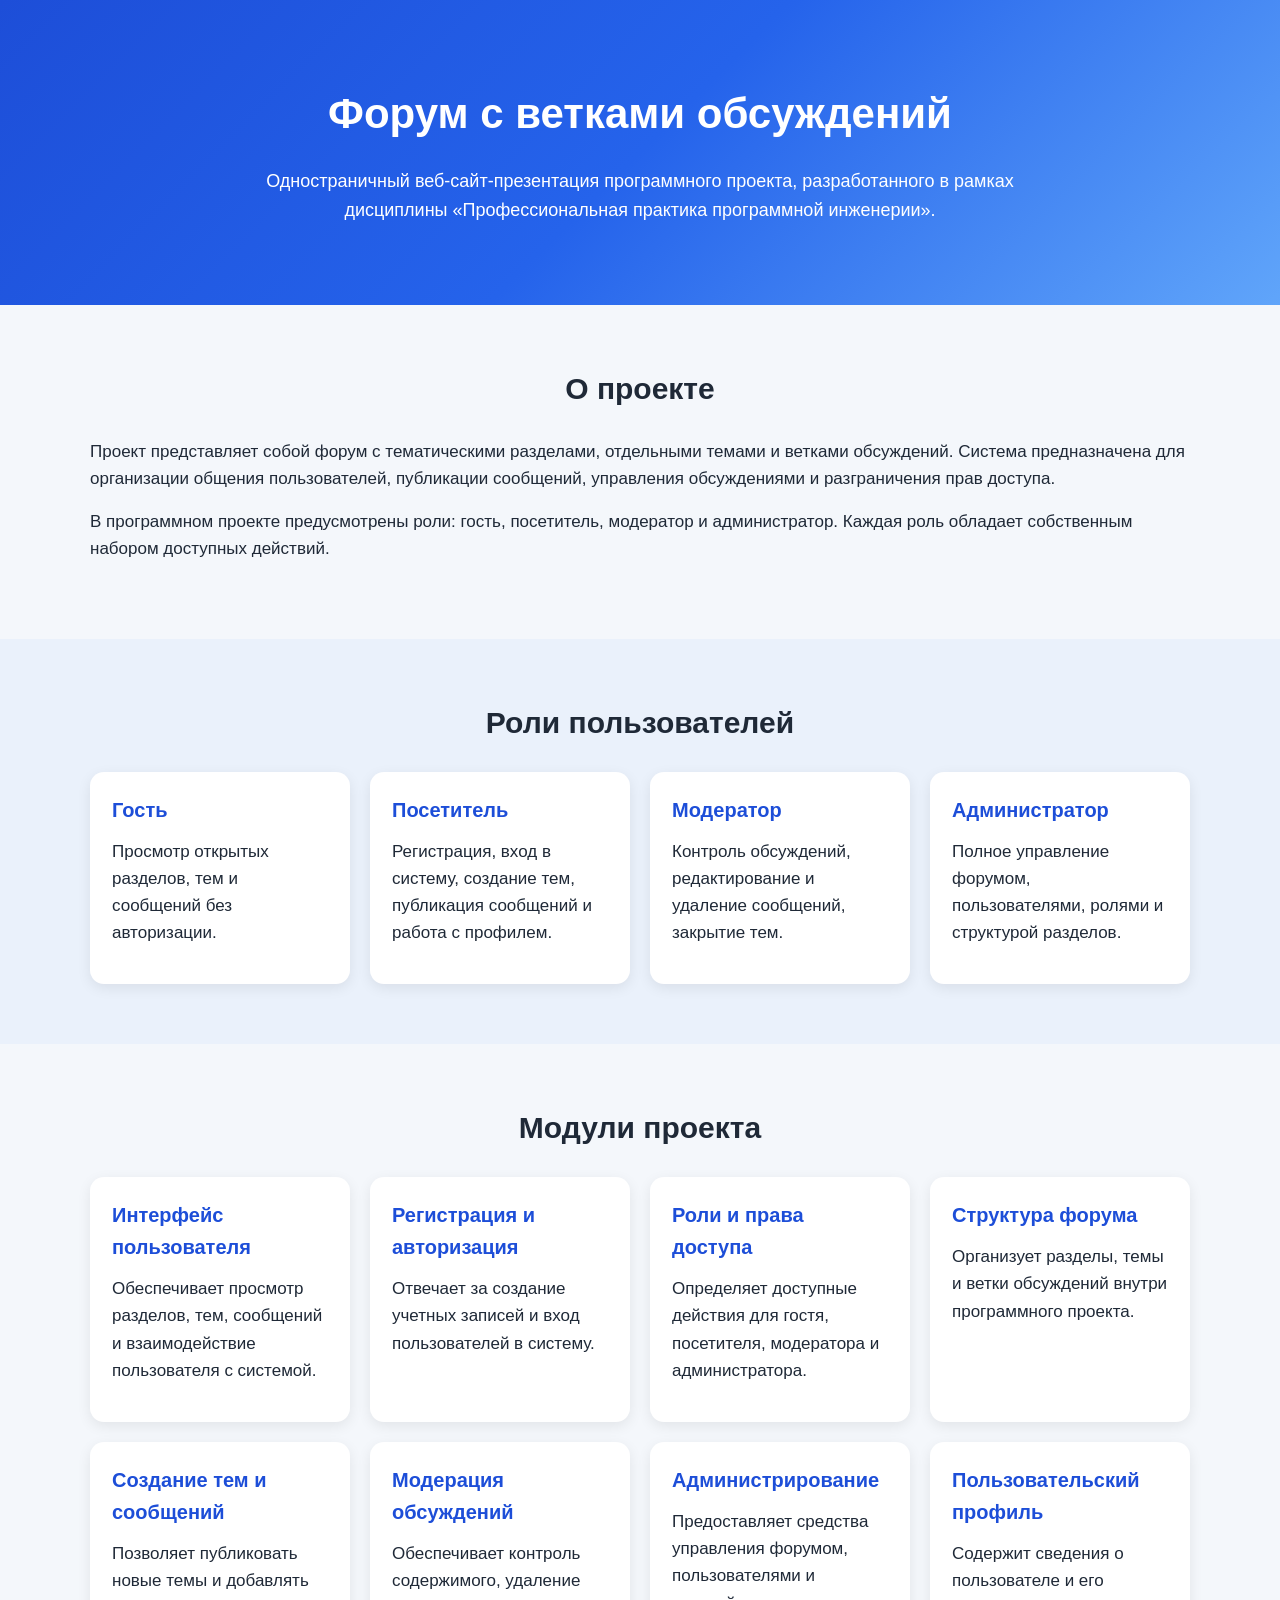
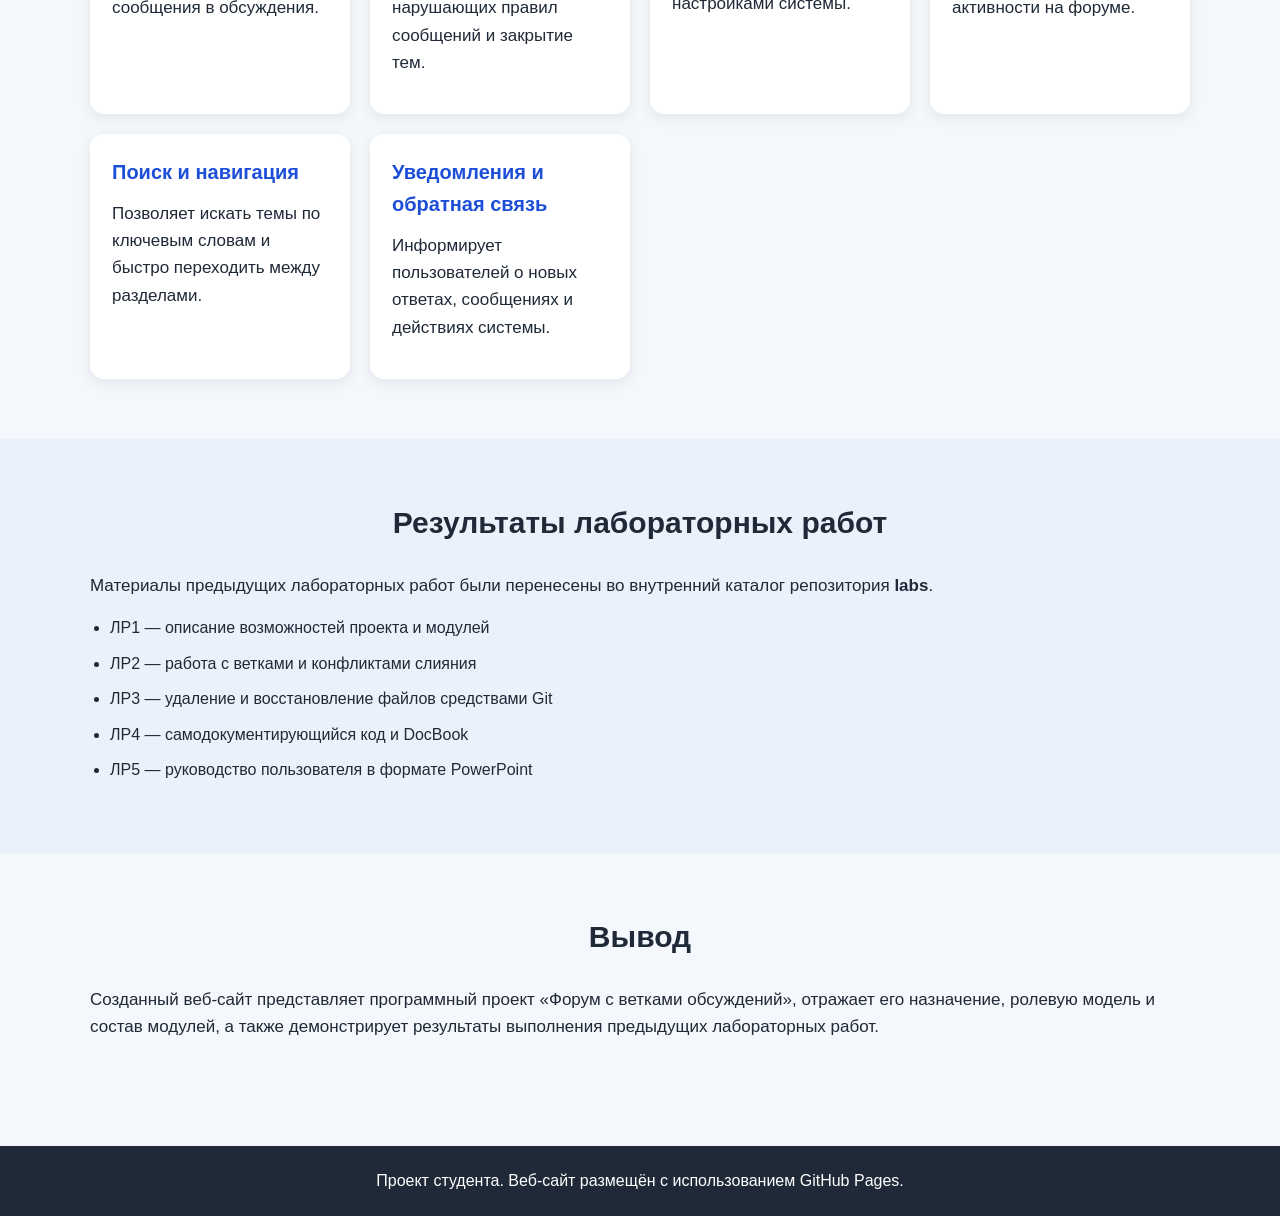
==== index.html @ ac20d13a "Добавлен одностраничный веб-сайт проекта для ЛР6" ====
<!DOCTYPE html>
<html lang="ru">
<head>
    <meta charset="UTF-8">
    <meta name="viewport" content="width=device-width, initial-scale=1.0">
    <title>Форум с ветками обсуждений</title>
    <link rel="stylesheet" href="style.css">
</head>
<body>
    <header class="hero">
        <div class="container">
            <h1>Форум с ветками обсуждений</h1>
            <p class="subtitle">
                Одностраничный веб-сайт-презентация программного проекта,
                разработанного в рамках дисциплины
                «Профессиональная практика программной инженерии».
            </p>
        </div>
    </header>

    <main>
        <section class="section">
            <div class="container">
                <h2>О проекте</h2>
                <p>
                    Проект представляет собой форум с тематическими разделами,
                    отдельными темами и ветками обсуждений. Система предназначена
                    для организации общения пользователей, публикации сообщений,
                    управления обсуждениями и разграничения прав доступа.
                </p>
                <p>
                    В программном проекте предусмотрены роли: гость, посетитель,
                    модератор и администратор. Каждая роль обладает собственным
                    набором доступных действий.
                </p>
            </div>
        </section>

        <section class="section alt">
            <div class="container">
                <h2>Роли пользователей</h2>
                <div class="cards">
                    <div class="card">
                        <h3>Гость</h3>
                        <p>Просмотр открытых разделов, тем и сообщений без авторизации.</p>
                    </div>
                    <div class="card">
                        <h3>Посетитель</h3>
                        <p>Регистрация, вход в систему, создание тем, публикация сообщений и работа с профилем.</p>
                    </div>
                    <div class="card">
                        <h3>Модератор</h3>
                        <p>Контроль обсуждений, редактирование и удаление сообщений, закрытие тем.</p>
                    </div>
                    <div class="card">
                        <h3>Администратор</h3>
                        <p>Полное управление форумом, пользователями, ролями и структурой разделов.</p>
                    </div>
                </div>
            </div>
        </section>

        <section class="section">
            <div class="container">
                <h2>Модули проекта</h2>
                <div class="cards">
                    <div class="card">
                        <h3>Интерфейс пользователя</h3>
                        <p>Обеспечивает просмотр разделов, тем, сообщений и взаимодействие пользователя с системой.</p>
                    </div>
                    <div class="card">
                        <h3>Регистрация и авторизация</h3>
                        <p>Отвечает за создание учетных записей и вход пользователей в систему.</p>
                    </div>
                    <div class="card">
                        <h3>Роли и права доступа</h3>
                        <p>Определяет доступные действия для гостя, посетителя, модератора и администратора.</p>
                    </div>
                    <div class="card">
                        <h3>Структура форума</h3>
                        <p>Организует разделы, темы и ветки обсуждений внутри программного проекта.</p>
                    </div>
                    <div class="card">
                        <h3>Создание тем и сообщений</h3>
                        <p>Позволяет публиковать новые темы и добавлять сообщения в обсуждения.</p>
                    </div>
                    <div class="card">
                        <h3>Модерация обсуждений</h3>
                        <p>Обеспечивает контроль содержимого, удаление нарушающих правил сообщений и закрытие тем.</p>
                    </div>
                    <div class="card">
                        <h3>Администрирование</h3>
                        <p>Предоставляет средства управления форумом, пользователями и настройками системы.</p>
                    </div>
                    <div class="card">
                        <h3>Пользовательский профиль</h3>
                        <p>Содержит сведения о пользователе и его активности на форуме.</p>
                    </div>
                    <div class="card">
                        <h3>Поиск и навигация</h3>
                        <p>Позволяет искать темы по ключевым словам и быстро переходить между разделами.</p>
                    </div>
                    <div class="card">
                        <h3>Уведомления и обратная связь</h3>
                        <p>Информирует пользователей о новых ответах, сообщениях и действиях системы.</p>
                    </div>
                </div>
            </div>
        </section>

        <section class="section alt">
            <div class="container">
                <h2>Результаты лабораторных работ</h2>
                <p>
                    Материалы предыдущих лабораторных работ были перенесены
                    во внутренний каталог репозитория <strong>labs</strong>.
                </p>
                <ul class="lab-list">
                    <li>ЛР1 — описание возможностей проекта и модулей</li>
                    <li>ЛР2 — работа с ветками и конфликтами слияния</li>
                    <li>ЛР3 — удаление и восстановление файлов средствами Git</li>
                    <li>ЛР4 — самодокументирующийся код и DocBook</li>
                    <li>ЛР5 — руководство пользователя в формате PowerPoint</li>
                </ul>
            </div>
        </section>

        <section class="section">
            <div class="container">
                <h2>Вывод</h2>
                <p>
                    Созданный веб-сайт представляет программный проект
                    «Форум с ветками обсуждений», отражает его назначение,
                    ролевую модель и состав модулей, а также демонстрирует
                    результаты выполнения предыдущих лабораторных работ.
                </p>
            </div>
        </section>
    </main>

    <footer class="footer">
        <div class="container">
            <p>Проект студента. Веб-сайт размещён с использованием GitHub Pages.</p>
        </div>
    </footer>
</body>
</html>
---- style.css ----
* {
    box-sizing: border-box;
    margin: 0;
    padding: 0;
}

body {
    font-family: Arial, sans-serif;
    line-height: 1.6;
    background-color: #f4f7fb;
    color: #1f2937;
}

.container {
    width: 90%;
    max-width: 1100px;
    margin: 0 auto;
}

.hero {
    background: linear-gradient(135deg, #1d4ed8, #2563eb, #60a5fa);
    color: white;
    padding: 80px 0;
    text-align: center;
}

.hero h1 {
    font-size: 42px;
    margin-bottom: 20px;
}

.subtitle {
    font-size: 18px;
    max-width: 800px;
    margin: 0 auto;
}

.section {
    padding: 60px 0;
}

.section.alt {
    background-color: #eaf1fb;
}

.section h2 {
    font-size: 30px;
    margin-bottom: 25px;
    text-align: center;
}

.section p {
    margin-bottom: 16px;
    font-size: 17px;
}

.cards {
    display: grid;
    grid-template-columns: repeat(auto-fit, minmax(240px, 1fr));
    gap: 20px;
    margin-top: 25px;
}

.card {
    background: white;
    border-radius: 14px;
    padding: 22px;
    box-shadow: 0 4px 14px rgba(0, 0, 0, 0.08);
}

.card h3 {
    margin-bottom: 12px;
    color: #1d4ed8;
    font-size: 20px;
}

.lab-list {
    margin-top: 15px;
    padding-left: 20px;
}

.lab-list li {
    margin-bottom: 10px;
}

.footer {
    background-color: #1f2937;
    color: white;
    text-align: center;
    padding: 22px 0;
    margin-top: 30px;
}
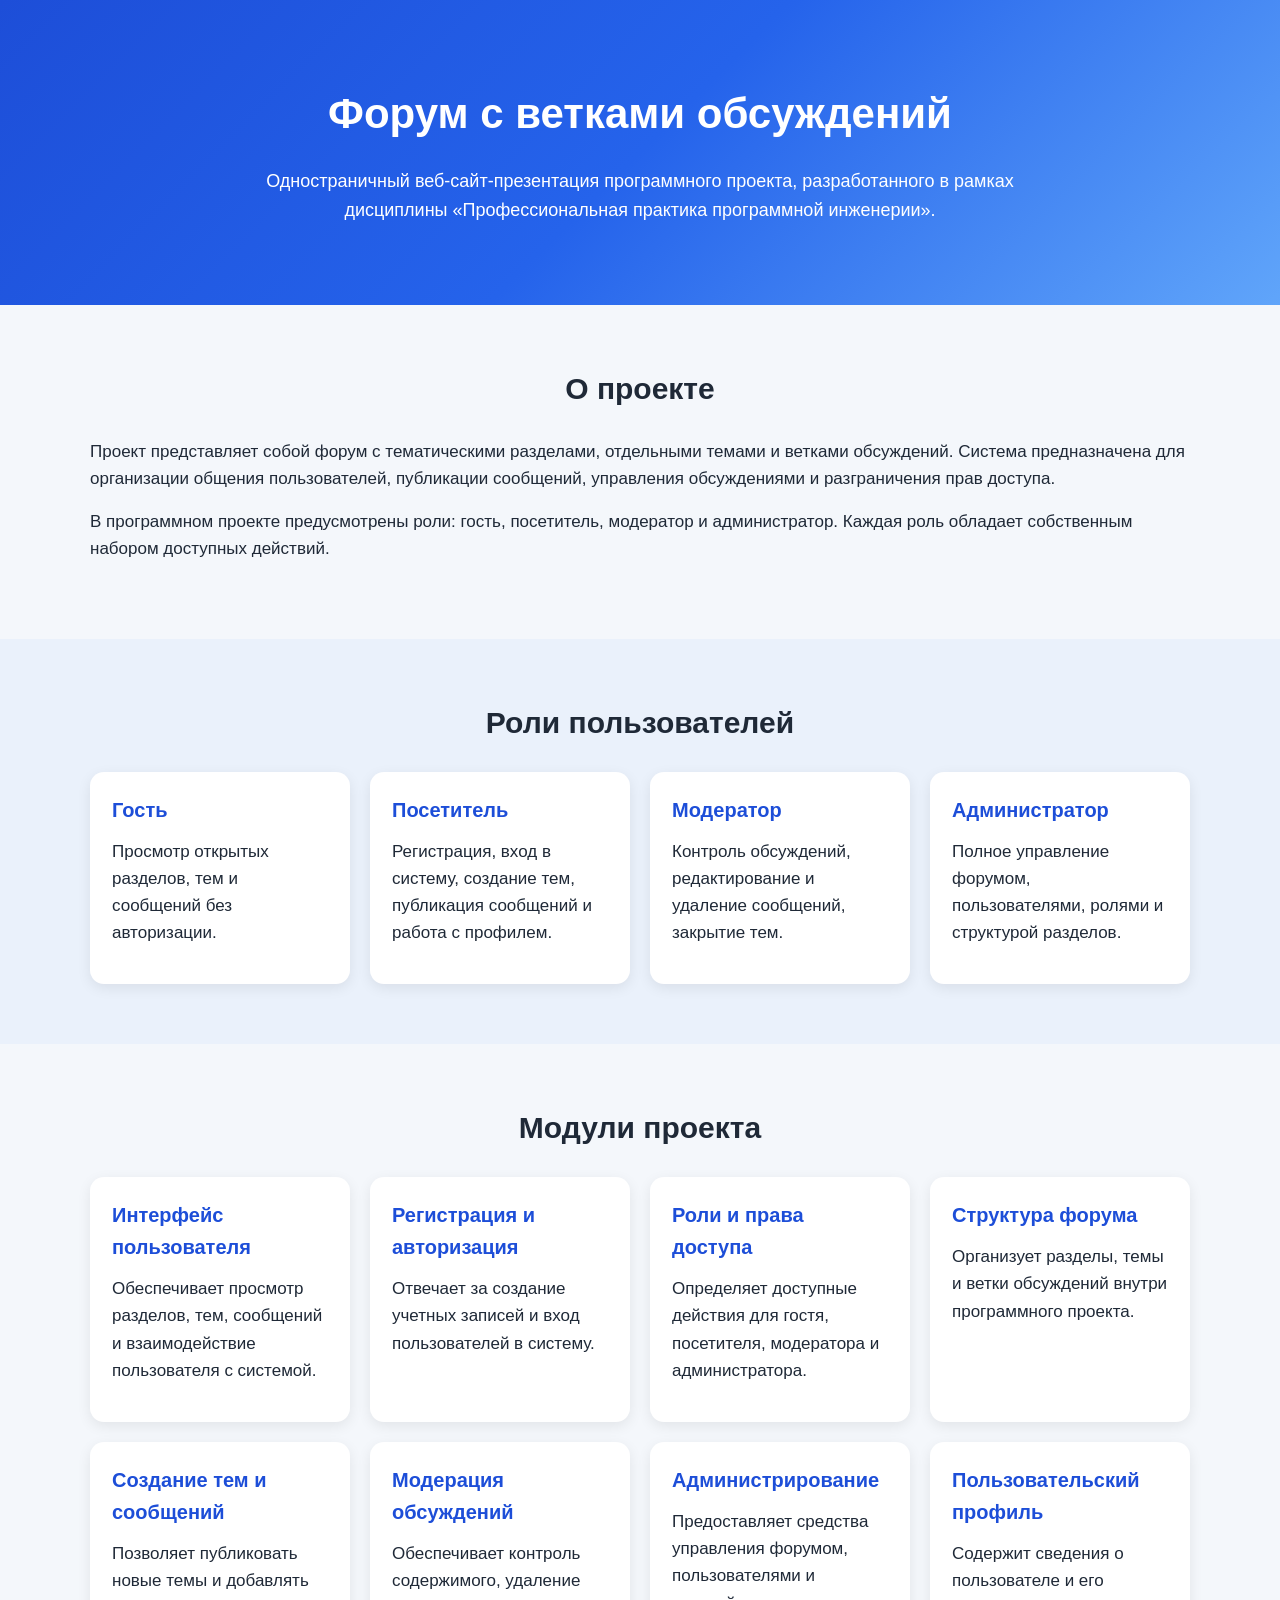
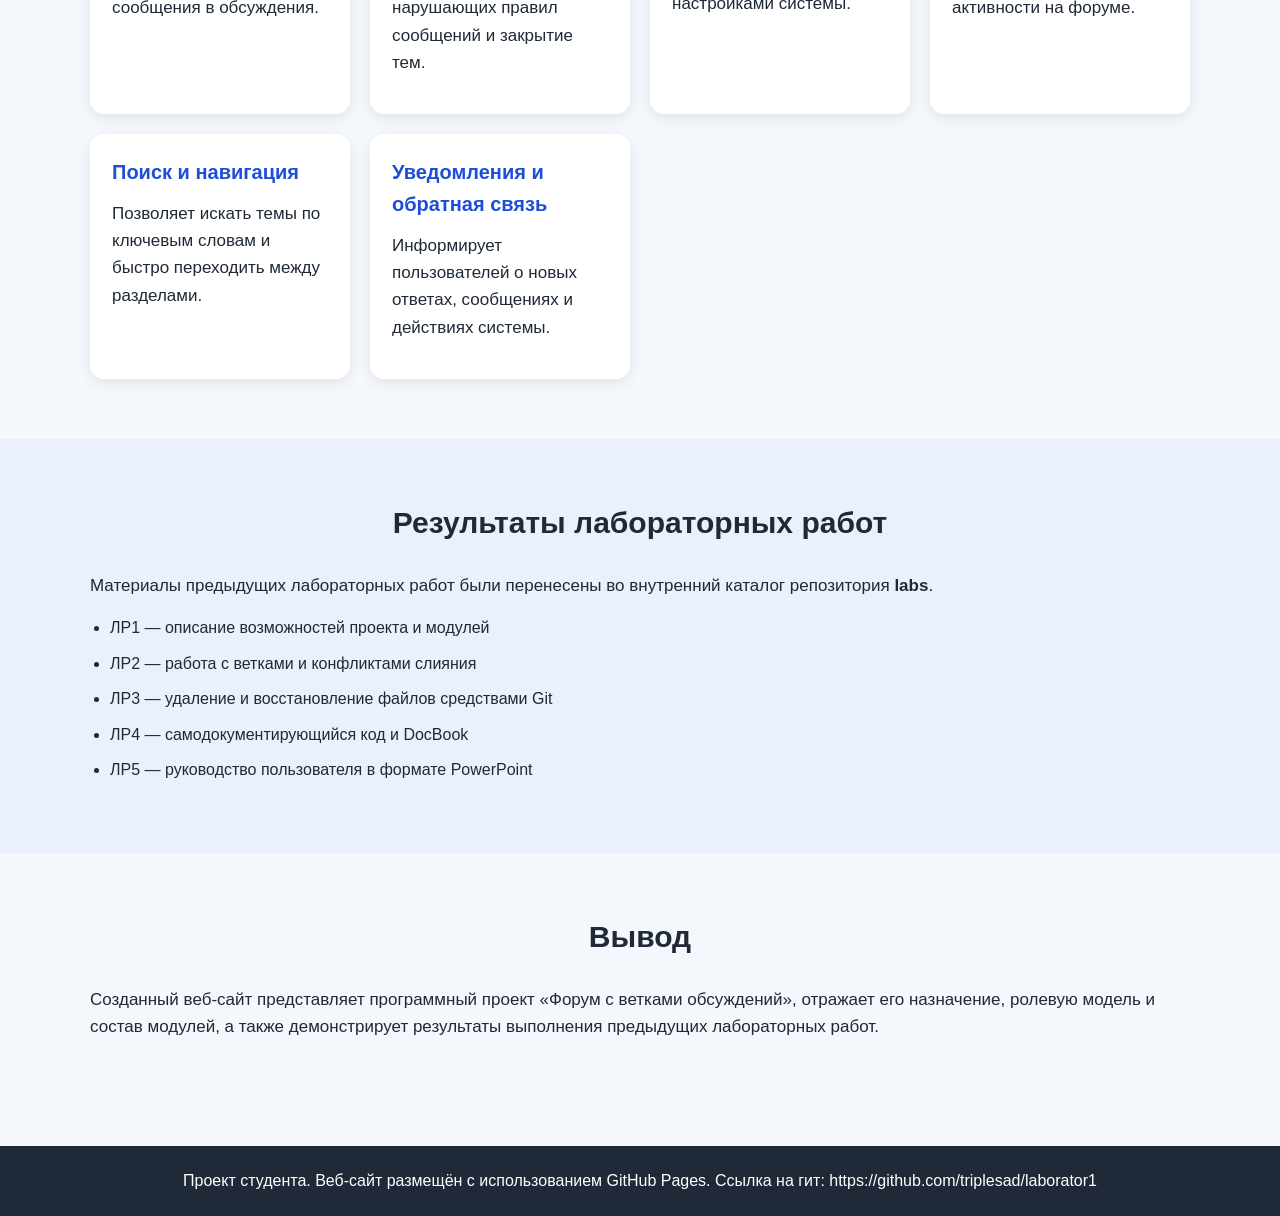
==== commit adbce56e: "123" ====
--- a/index.html
+++ b/index.html
@@ -140,7 +140,7 @@
 
     <footer class="footer">
         <div class="container">
-            <p>Проект студента. Веб-сайт размещён с использованием GitHub Pages.</p>
+            <p>Проект студента. Веб-сайт размещён с использованием GitHub Pages. Ссылка на гит: https://github.com/triplesad/laborator1</p>
         </div>
     </footer>
 </body>
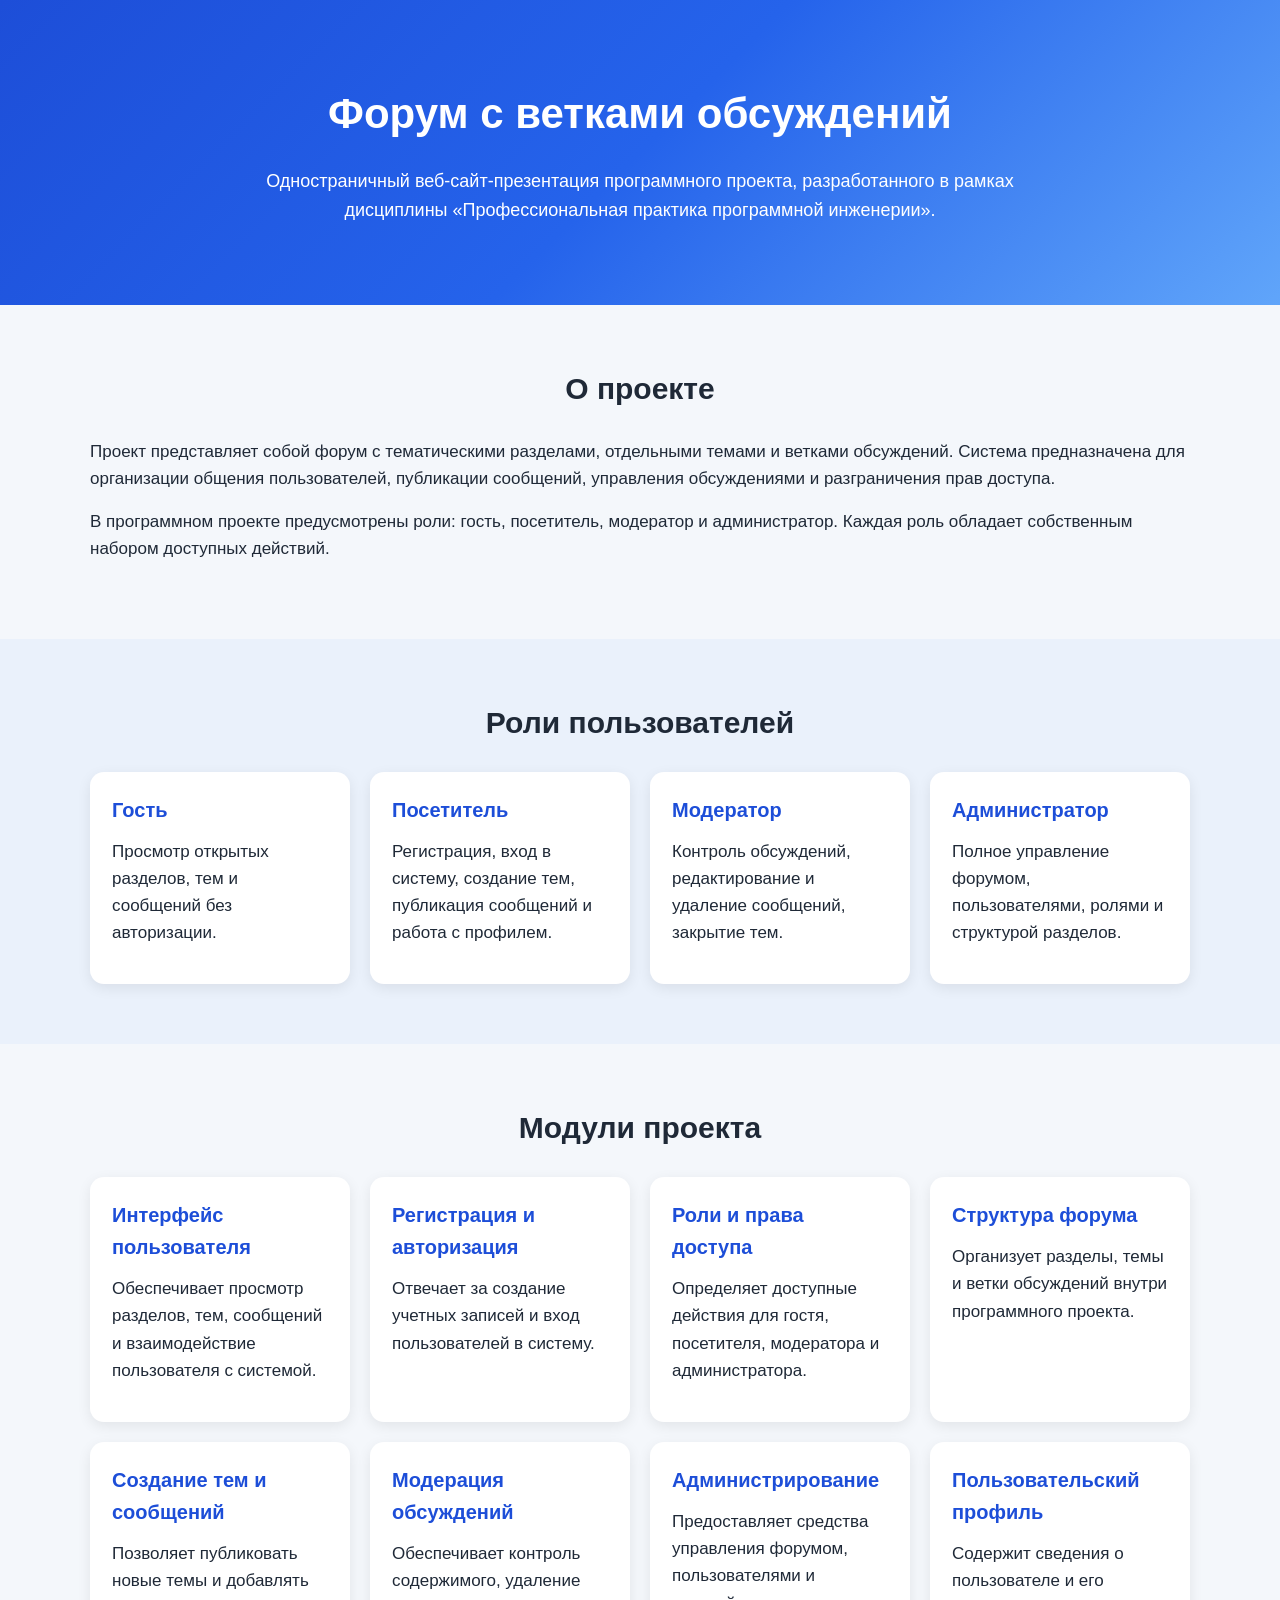
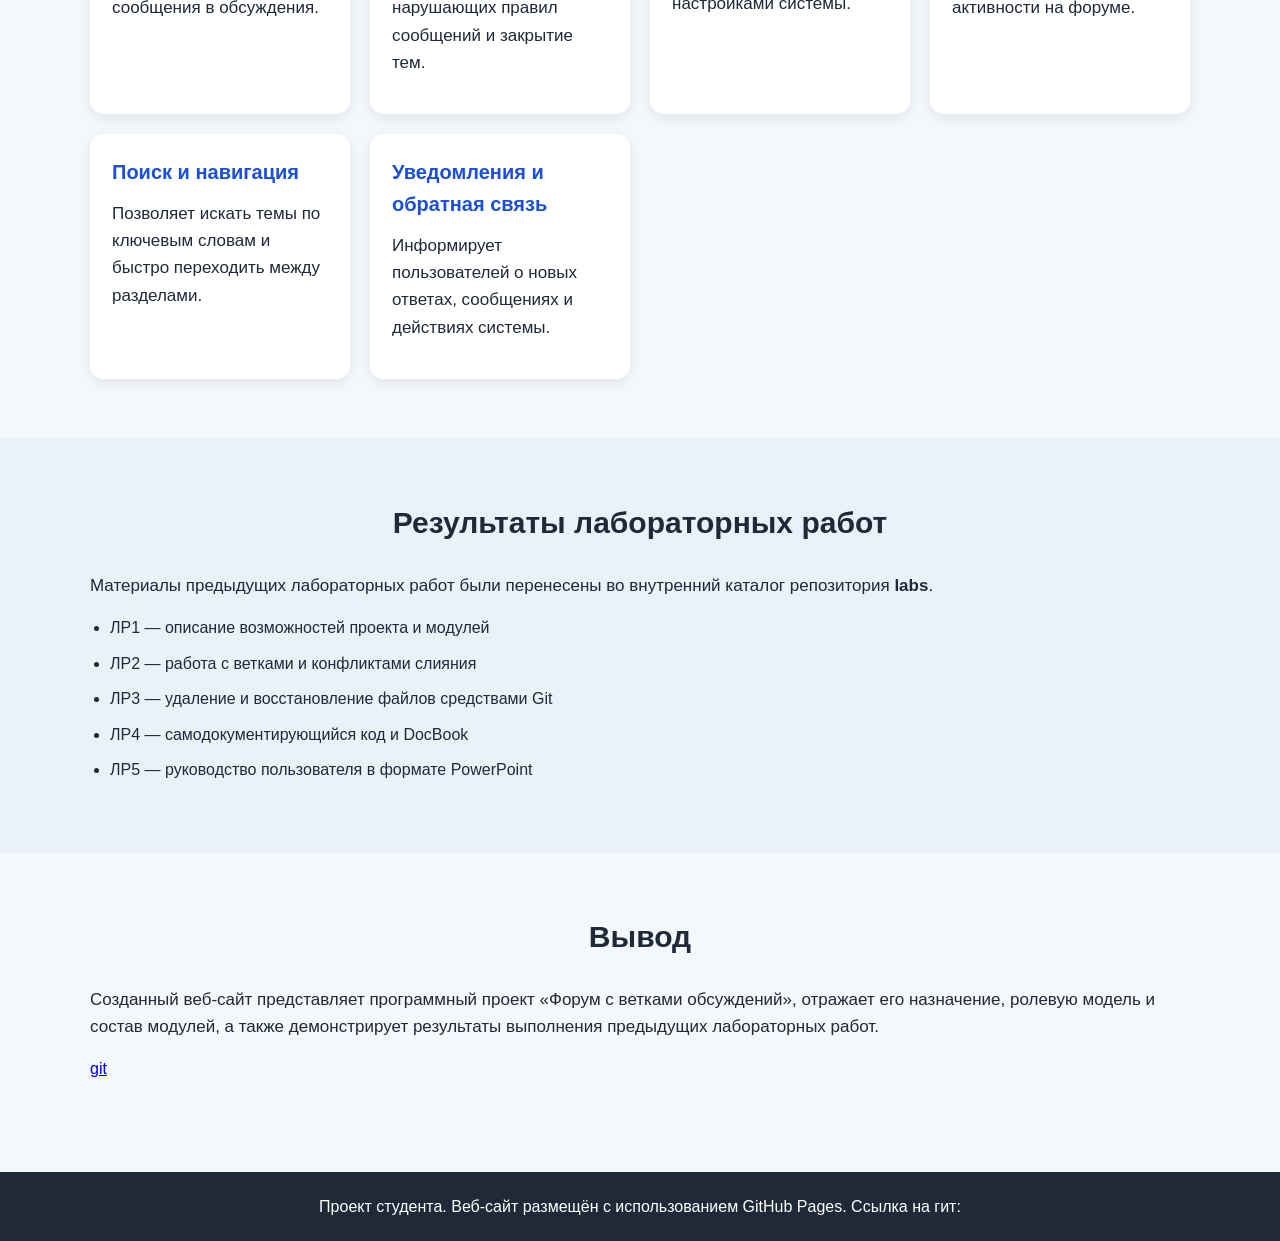
==== commit cbc49366: "123" ====
--- a/index.html
+++ b/index.html
@@ -134,13 +134,14 @@
                     ролевую модель и состав модулей, а также демонстрирует
                     результаты выполнения предыдущих лабораторных работ.
                 </p>
+				<a href=" https://github.com/triplesad/laborator1"> git </a>
             </div>
         </section>
     </main>
 
     <footer class="footer">
         <div class="container">
-            <p>Проект студента. Веб-сайт размещён с использованием GitHub Pages. Ссылка на гит: https://github.com/triplesad/laborator1</p>
+            <p>Проект студента. Веб-сайт размещён с использованием GitHub Pages. Ссылка на гит:</p>
         </div>
     </footer>
 </body>
